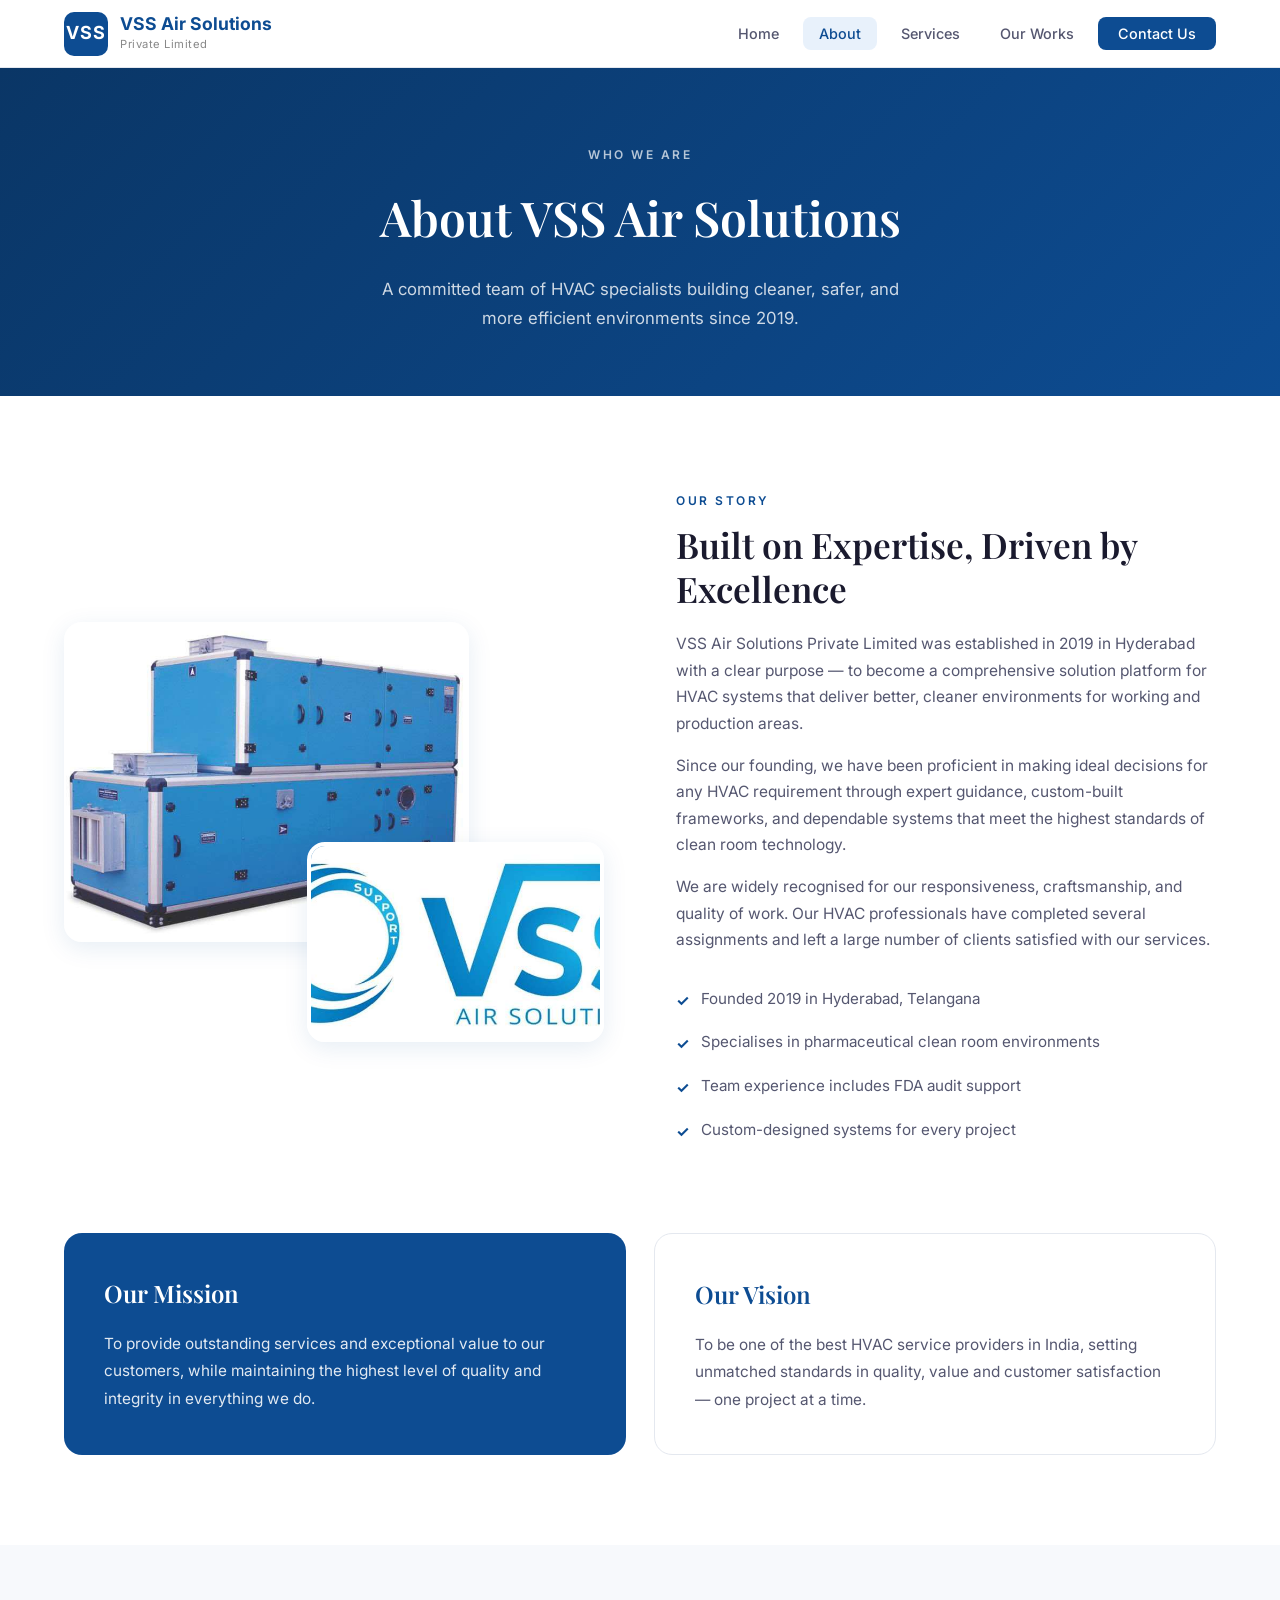
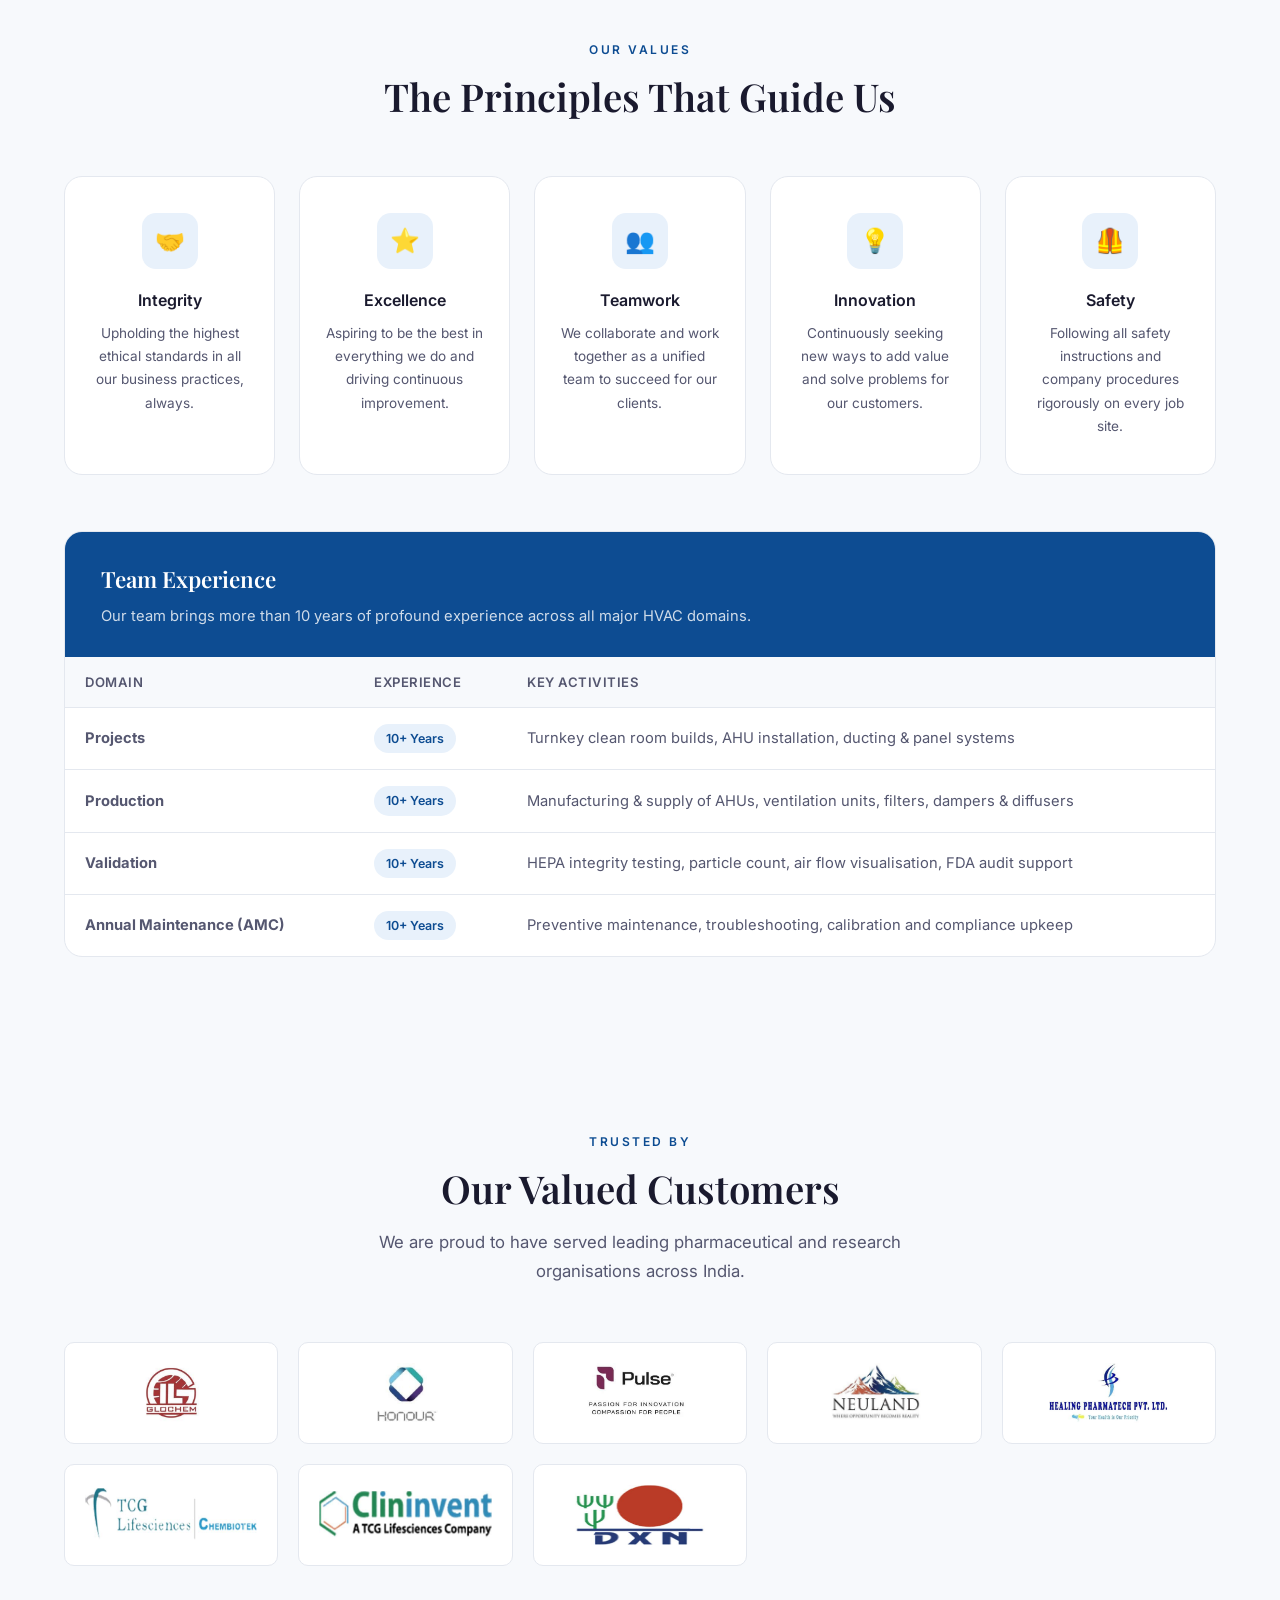
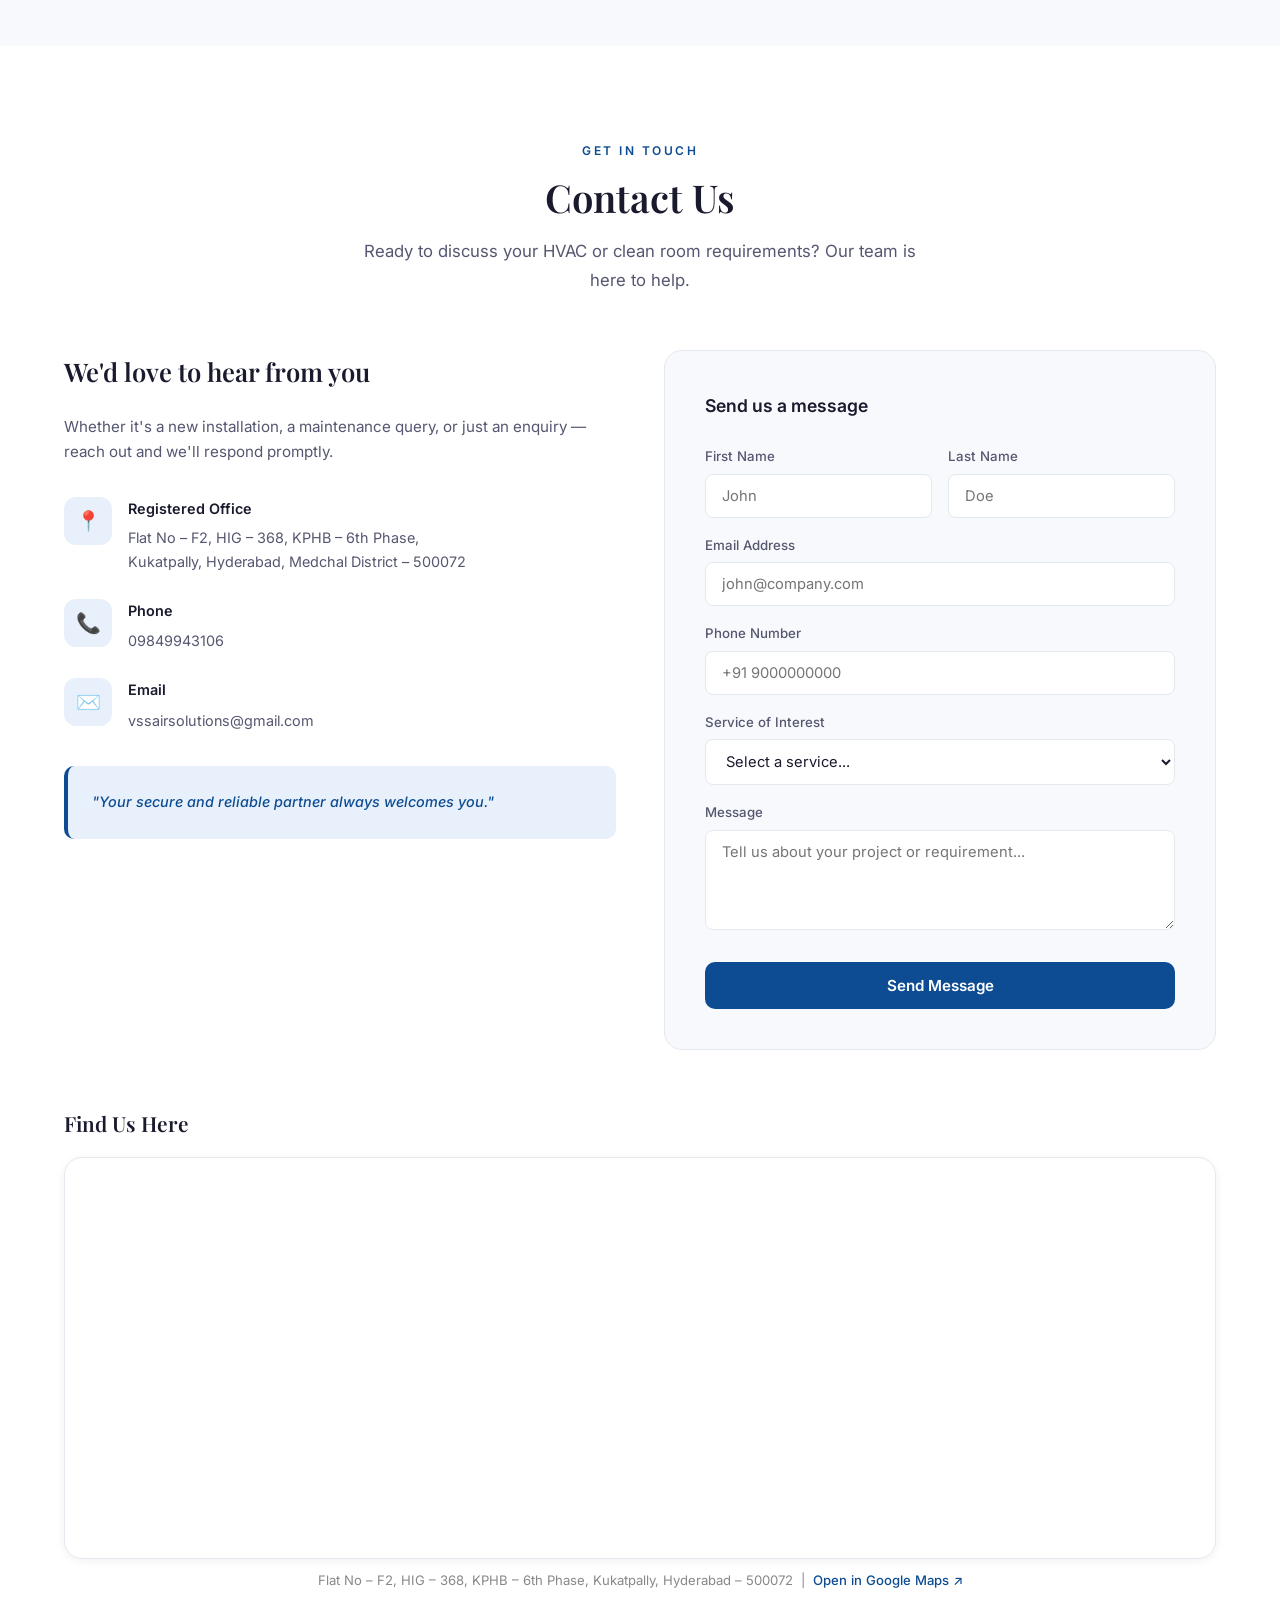
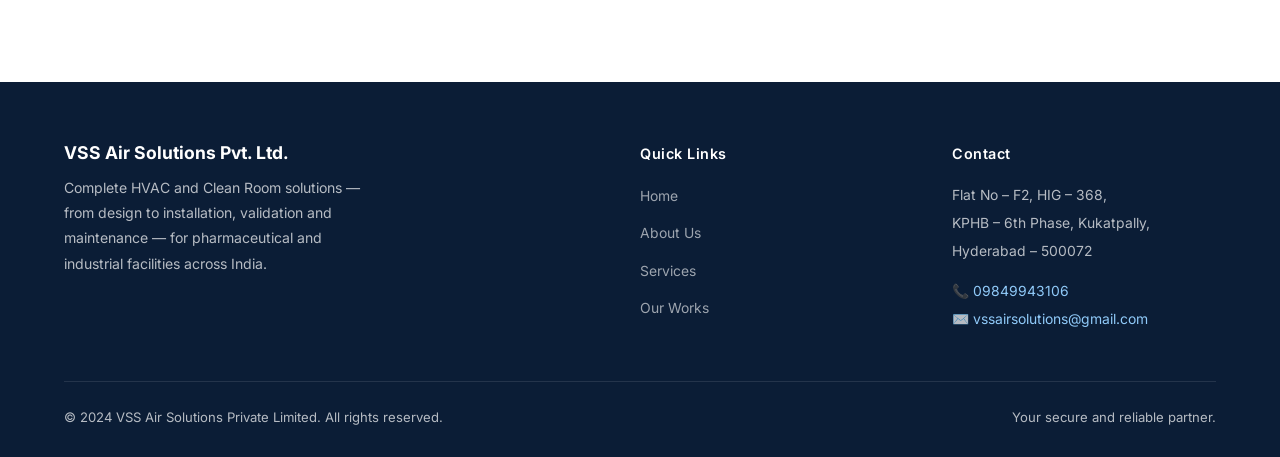
==== about.html @ ec55c887 "Add files via upload" ====
<!DOCTYPE html>
<html lang="en">
<head>
  <meta charset="UTF-8" />
  <meta name="viewport" content="width=device-width, initial-scale=1.0"/>
  <title>About Us – VSS Air Solutions</title>
  <meta name="description" content="Learn about VSS Air Solutions – our mission, vision, values, and experienced team delivering HVAC and clean room excellence since 2019."/>
  <link rel="stylesheet" href="style.css"/>
  <style>
    .team-experience {
      background: var(--white);
      border: 1px solid var(--border);
      border-radius: var(--radius-lg);
      overflow: hidden;
      margin-top: 56px;
    }
    .team-experience-header {
      background: var(--navy);
      color: white;
      padding: 28px 36px;
    }
    .team-experience-header h3 {
      font-family: 'Playfair Display', serif;
      font-size: 1.4rem;
      font-weight: 600;
    }
    .team-experience-header p { opacity: 0.8; margin-top: 6px; font-size: 0.92rem; }
    .experience-table { width: 100%; border-collapse: collapse; }
    .experience-table th {
      background: var(--bg-soft);
      padding: 14px 20px;
      text-align: left;
      font-size: 0.82rem;
      font-weight: 600;
      text-transform: uppercase;
      letter-spacing: 0.5px;
      color: var(--text-secondary);
      border-bottom: 1px solid var(--border);
    }
    .experience-table td {
      padding: 16px 20px;
      font-size: 0.92rem;
      color: var(--text-secondary);
      border-bottom: 1px solid var(--border);
    }
    .experience-table tr:last-child td { border-bottom: none; }
    .experience-table tr:hover td { background: var(--bg-soft); }
    .badge {
      display: inline-block;
      padding: 4px 12px;
      border-radius: 50px;
      font-size: 0.78rem;
      font-weight: 600;
      background: var(--navy-light);
      color: var(--navy);
    }
    #contact {
      scroll-margin-top: 80px;
    }
    .contact-grid {
      display: grid;
      grid-template-columns: 1fr 1fr;
      gap: 48px;
      align-items: start;
    }
    .contact-info { }
    .contact-info h3 {
      font-family: 'Playfair Display', serif;
      font-size: 1.6rem;
      font-weight: 600;
      margin-bottom: 20px;
    }
    .contact-detail {
      display: flex;
      gap: 16px;
      align-items: flex-start;
      margin-bottom: 24px;
    }
    .contact-icon {
      width: 48px; height: 48px;
      background: var(--navy-light);
      border-radius: 12px;
      display: flex;
      align-items: center;
      justify-content: center;
      font-size: 20px;
      flex-shrink: 0;
    }
    .contact-detail h4 { font-weight: 600; font-size: 0.9rem; color: var(--text-primary); margin-bottom: 4px; }
    .contact-detail p, .contact-detail a { font-size: 0.9rem; color: var(--text-secondary); }
    .contact-detail a:hover { color: var(--navy); }
    .contact-form-box {
      background: var(--bg-soft);
      border: 1px solid var(--border);
      border-radius: var(--radius-lg);
      padding: 40px;
    }
    .contact-form-box h3 { font-size: 1.1rem; font-weight: 600; margin-bottom: 24px; }
    .form-row { display: grid; grid-template-columns: 1fr 1fr; gap: 16px; }
    .form-group { margin-bottom: 16px; }
    .form-group label { display: block; font-size: 0.83rem; font-weight: 500; color: var(--text-secondary); margin-bottom: 6px; }
    .form-group input, .form-group textarea, .form-group select {
      width: 100%;
      padding: 12px 16px;
      border: 1px solid var(--border);
      border-radius: 8px;
      font-family: 'Inter', sans-serif;
      font-size: 0.92rem;
      color: var(--text-primary);
      background: white;
      transition: border-color 0.2s;
    }
    .form-group input:focus, .form-group textarea:focus, .form-group select:focus {
      outline: none;
      border-color: var(--navy);
      box-shadow: 0 0 0 3px rgba(13,76,146,0.1);
    }
    .form-group textarea { resize: vertical; min-height: 100px; }
    .btn-submit {
      width: 100%;
      padding: 14px;
      background: var(--navy);
      color: white;
      border: none;
      border-radius: 10px;
      font-size: 0.95rem;
      font-weight: 600;
      cursor: pointer;
      transition: all 0.2s;
      font-family: 'Inter', sans-serif;
      margin-top: 8px;
    }
    .btn-submit:hover { background: var(--navy-dark); transform: translateY(-1px); }
    @media (max-width: 768px) {
      .contact-grid { grid-template-columns: 1fr; }
      .form-row { grid-template-columns: 1fr; }
    }
  </style>
</head>
<body>

<!-- NAVBAR -->
<nav class="navbar">
  <div class="navbar-brand">
    <div class="brand-logo">VSS</div>
    <div>
      <div class="brand-name">VSS Air Solutions</div>
      <div class="brand-sub">Private Limited</div>
    </div>
  </div>
  <ul class="nav-links">
    <li><a href="index.html">Home</a></li>
    <li><a href="about.html" class="active">About</a></li>
    <li><a href="services.html">Services</a></li>
    <li><a href="portfolio.html">Our Works</a></li>
    <li><a href="about.html#contact" class="nav-cta">Contact Us</a></li>
  </ul>
</nav>

<!-- PAGE HERO -->
<section class="page-hero">
  <span class="eyebrow">Who We Are</span>
  <h1>About VSS Air Solutions</h1>
  <p>A committed team of HVAC specialists building cleaner, safer, and more efficient environments since 2019.</p>
</section>

<!-- COMPANY OVERVIEW -->
<section class="section">
  <div class="section-inner">
    <div class="about-split">
      <div class="about-image-collage">
        <img class="collage-main" src="images/brochure-001.jpg" alt="VSS Air Solutions facility"/>
        <img class="collage-secondary" src="images/intro-019.jpg" alt="HVAC system"/>
      </div>
      <div class="about-text">
        <span class="eyebrow">Our Story</span>
        <h2>Built on Expertise, Driven by Excellence</h2>
        <p>VSS Air Solutions Private Limited was established in 2019 in Hyderabad with a clear purpose — to become a comprehensive solution platform for HVAC systems that deliver better, cleaner environments for working and production areas.</p>
        <p>Since our founding, we have been proficient in making ideal decisions for any HVAC requirement through expert guidance, custom-built frameworks, and dependable systems that meet the highest standards of clean room technology.</p>
        <p>We are widely recognised for our responsiveness, craftsmanship, and quality of work. Our HVAC professionals have completed several assignments and left a large number of clients satisfied with our services.</p>
        <ul class="list-checks">
          <li>Founded 2019 in Hyderabad, Telangana</li>
          <li>Specialises in pharmaceutical clean room environments</li>
          <li>Team experience includes FDA audit support</li>
          <li>Custom-designed systems for every project</li>
        </ul>
      </div>
    </div>

    <!-- Mission & Vision -->
    <div class="mission-vision">
      <div class="mv-card">
        <h3>Our Mission</h3>
        <p>To provide outstanding services and exceptional value to our customers, while maintaining the highest level of quality and integrity in everything we do.</p>
      </div>
      <div class="mv-card light">
        <h3>Our Vision</h3>
        <p>To be one of the best HVAC service providers in India, setting unmatched standards in quality, value and customer satisfaction — one project at a time.</p>
      </div>
    </div>
  </div>
</section>

<!-- CORE VALUES -->
<section class="section section-soft">
  <div class="section-inner">
    <div class="section-header centered">
      <span class="eyebrow">Our Values</span>
      <h2>The Principles That Guide Us</h2>
    </div>
    <div class="values-grid">
      <div class="value-item">
        <div class="value-icon">🤝</div>
        <h3>Integrity</h3>
        <p>Upholding the highest ethical standards in all our business practices, always.</p>
      </div>
      <div class="value-item">
        <div class="value-icon">⭐</div>
        <h3>Excellence</h3>
        <p>Aspiring to be the best in everything we do and driving continuous improvement.</p>
      </div>
      <div class="value-item">
        <div class="value-icon">👥</div>
        <h3>Teamwork</h3>
        <p>We collaborate and work together as a unified team to succeed for our clients.</p>
      </div>
      <div class="value-item">
        <div class="value-icon">💡</div>
        <h3>Innovation</h3>
        <p>Continuously seeking new ways to add value and solve problems for our customers.</p>
      </div>
      <div class="value-item">
        <div class="value-icon">🦺</div>
        <h3>Safety</h3>
        <p>Following all safety instructions and company procedures rigorously on every job site.</p>
      </div>
    </div>

    <!-- Team Experience Table -->
    <div class="team-experience">
      <div class="team-experience-header">
        <h3>Team Experience</h3>
        <p>Our team brings more than 10 years of profound experience across all major HVAC domains.</p>
      </div>
      <table class="experience-table">
        <thead>
          <tr>
            <th>Domain</th>
            <th>Experience</th>
            <th>Key Activities</th>
          </tr>
        </thead>
        <tbody>
          <tr>
            <td><strong>Projects</strong></td>
            <td><span class="badge">10+ Years</span></td>
            <td>Turnkey clean room builds, AHU installation, ducting &amp; panel systems</td>
          </tr>
          <tr>
            <td><strong>Production</strong></td>
            <td><span class="badge">10+ Years</span></td>
            <td>Manufacturing &amp; supply of AHUs, ventilation units, filters, dampers &amp; diffusers</td>
          </tr>
          <tr>
            <td><strong>Validation</strong></td>
            <td><span class="badge">10+ Years</span></td>
            <td>HEPA integrity testing, particle count, air flow visualisation, FDA audit support</td>
          </tr>
          <tr>
            <td><strong>Annual Maintenance (AMC)</strong></td>
            <td><span class="badge">10+ Years</span></td>
            <td>Preventive maintenance, troubleshooting, calibration and compliance upkeep</td>
          </tr>
        </tbody>
      </table>
    </div>
  </div>
</section>

<!-- VALUED CUSTOMERS -->
<section class="customers-section">
  <div class="section-inner" style="max-width:1200px; margin:0 auto;">
    <div class="section-header centered">
      <span class="eyebrow">Trusted By</span>
      <h2>Our Valued Customers</h2>
      <p>We are proud to have served leading pharmaceutical and research organisations across India.</p>
    </div>
    <div class="customers-grid">
      <div class="customer-card"><img src="images/intro-007.jpg" alt="Client logo"/></div>
      <div class="customer-card"><img src="images/intro-008.jpg" alt="Client logo"/></div>
      <div class="customer-card"><img src="images/intro-010.jpg" alt="Client logo"/></div>
      <div class="customer-card"><img src="images/intro-011.jpg" alt="Client logo"/></div>
      <div class="customer-card"><img src="images/intro-013.jpg" alt="Client logo"/></div>
      <div class="customer-card"><img src="images/intro-016.jpg" alt="Client logo"/></div>
      <div class="customer-card"><img src="images/intro-017.jpg" alt="Client logo"/></div>
      <div class="customer-card"><img src="images/intro-018.jpg" alt="Client logo"/></div>
    </div>
  </div>
</section>

<!-- CONTACT -->
<section class="section" id="contact">
  <div class="section-inner">
    <div class="section-header centered">
      <span class="eyebrow">Get in Touch</span>
      <h2>Contact Us</h2>
      <p>Ready to discuss your HVAC or clean room requirements? Our team is here to help.</p>
    </div>
    <div class="contact-grid" style="margin-top:48px;">
      <div class="contact-info">
        <h3>We'd love to hear from you</h3>
        <p style="color:var(--text-secondary); margin-bottom:32px; font-size:0.95rem;">Whether it's a new installation, a maintenance query, or just an enquiry — reach out and we'll respond promptly.</p>

        <div class="contact-detail">
          <div class="contact-icon">📍</div>
          <div>
            <h4>Registered Office</h4>
            <p>Flat No – F2, HIG – 368, KPHB – 6th Phase,<br>Kukatpally, Hyderabad, Medchal District – 500072</p>
          </div>
        </div>

        <div class="contact-detail">
          <div class="contact-icon">📞</div>
          <div>
            <h4>Phone</h4>
            <a href="tel:+919849943106">09849943106</a>
          </div>
        </div>

        <div class="contact-detail">
          <div class="contact-icon">✉️</div>
          <div>
            <h4>Email</h4>
            <a href="mailto:vssairsolutions@gmail.com">vssairsolutions@gmail.com</a>
          </div>
        </div>

        <div style="margin-top:32px; padding:24px; background:var(--navy-light); border-radius:var(--radius); border-left:4px solid var(--navy);">
          <p style="font-size:0.9rem; color:var(--navy); font-style:italic; font-weight:500;">"Your secure and reliable partner always welcomes you."</p>
        </div>
      </div>

      <div class="contact-form-box">
        <h3>Send us a message</h3>
        <div class="form-row">
          <div class="form-group">
            <label for="fname">First Name</label>
            <input type="text" id="fname" placeholder="John"/>
          </div>
          <div class="form-group">
            <label for="lname">Last Name</label>
            <input type="text" id="lname" placeholder="Doe"/>
          </div>
        </div>
        <div class="form-group">
          <label for="email">Email Address</label>
          <input type="email" id="email" placeholder="john@company.com"/>
        </div>
        <div class="form-group">
          <label for="phone">Phone Number</label>
          <input type="tel" id="phone" placeholder="+91 9000000000"/>
        </div>
        <div class="form-group">
          <label for="service">Service of Interest</label>
          <select id="service">
            <option value="">Select a service...</option>
            <option>Air Handling Units</option>
            <option>HEPA &amp; AHU Filters</option>
            <option>Cooling &amp; Heating Coils</option>
            <option>Clean Room Solutions</option>
            <option>Validation Services</option>
            <option>Annual Maintenance (AMC)</option>
            <option>Other</option>
          </select>
        </div>
        <div class="form-group">
          <label for="message">Message</label>
          <textarea id="message" placeholder="Tell us about your project or requirement..."></textarea>
        </div>
        <button class="btn-submit" type="button">Send Message</button>
      </div>
    </div>

    <!-- GOOGLE MAP -->
    <div style="margin-top:56px;">
      <h3 style="font-family:'Playfair Display',serif; font-size:1.3rem; font-weight:600; margin-bottom:16px; color:var(--text-primary);">Find Us Here</h3>
      <div style="border-radius:var(--radius-lg); overflow:hidden; border:1px solid var(--border); box-shadow:var(--shadow-sm);">
        <iframe
          src="https://www.google.com/maps/embed?pb=!1m18!1m12!1m3!1d3805.404093913764!2d78.39303931486373!3d17.493697788012837!2m3!1f0!2f0!3f0!3m2!1i1024!2i768!4f13.1!3m3!1m2!1s0x3bcb91b19a0ca4d9%3A0x6c4c6f4e6a9d5a6b!2sKPHB%206th%20Phase%2C%20Kukatpally%2C%20Hyderabad%2C%20Telangana%20500072!5e0!3m2!1sen!2sin!4v1713500000000!5m2!1sen!2sin"
          width="100%"
          height="400"
          style="border:0; display:block;"
          allowfullscreen=""
          loading="lazy"
          referrerpolicy="no-referrer-when-downgrade"
          title="VSS Air Solutions Office Location">
        </iframe>
      </div>
      <p style="margin-top:10px; font-size:0.82rem; color:var(--text-light); text-align:center;">
        Flat No – F2, HIG – 368, KPHB – 6th Phase, Kukatpally, Hyderabad – 500072 &nbsp;|&nbsp;
        <a href="https://maps.google.com/?q=KPHB+6th+Phase+Kukatpally+Hyderabad+500072" target="_blank" style="color:var(--navy); font-weight:500;">Open in Google Maps ↗</a>
      </p>
    </div>

  </div>
</section>

<!-- FOOTER -->
<footer>
  <div class="footer-grid">
    <div class="footer-brand">
      <div class="brand-name">VSS Air Solutions Pvt. Ltd.</div>
      <p>Complete HVAC and Clean Room solutions — from design to installation, validation and maintenance — for pharmaceutical and industrial facilities across India.</p>
    </div>
    <div class="footer-col">
      <h4>Quick Links</h4>
      <ul>
        <li><a href="index.html">Home</a></li>
        <li><a href="about.html">About Us</a></li>
        <li><a href="services.html">Services</a></li>
        <li><a href="portfolio.html">Our Works</a></li>
      </ul>
    </div>
    <div class="footer-col footer-contact">
      <h4>Contact</h4>
      <p>Flat No – F2, HIG – 368,<br>KPHB – 6th Phase, Kukatpally,<br>Hyderabad – 500072</p>
      <p style="margin-top:12px;">
        📞 <a href="tel:+919849943106">09849943106</a><br>
        ✉️ <a href="mailto:vssairsolutions@gmail.com">vssairsolutions@gmail.com</a>
      </p>
    </div>
  </div>
  <div class="footer-bottom">
    <span>© 2024 VSS Air Solutions Private Limited. All rights reserved.</span>
    <span>Your secure and reliable partner.</span>
  </div>
</footer>

</body>
</html>
---- style.css ----
/* ===========================
   VSS Air Solutions - Styles
   Minimal & Clean Design
=========================== */

@import url('https://fonts.googleapis.com/css2?family=Inter:wght@300;400;500;600;700&family=Playfair+Display:wght@600&display=swap');

:root {
  --navy: #0D4C92;
  --navy-dark: #09366b;
  --navy-light: #e8f1fb;
  --accent: #2196F3;
  --text-primary: #1a1a2e;
  --text-secondary: #555770;
  --text-light: #888;
  --bg: #ffffff;
  --bg-soft: #f7f9fc;
  --border: #e4e8ef;
  --white: #ffffff;
  --shadow-sm: 0 2px 8px rgba(0,0,0,0.06);
  --shadow-md: 0 6px 24px rgba(13,76,146,0.1);
  --radius: 10px;
  --radius-lg: 18px;
}

*, *::before, *::after { box-sizing: border-box; margin: 0; padding: 0; }

html { scroll-behavior: smooth; }

body {
  font-family: 'Inter', sans-serif;
  color: var(--text-primary);
  background: var(--bg);
  line-height: 1.7;
  font-size: 16px;
}

a { text-decoration: none; color: inherit; }
img { max-width: 100%; height: auto; display: block; }

/* ===========================  NAVBAR  =========================== */
.navbar {
  position: sticky;
  top: 0;
  z-index: 1000;
  background: rgba(255,255,255,0.97);
  backdrop-filter: blur(10px);
  border-bottom: 1px solid var(--border);
  padding: 0 5%;
  display: flex;
  align-items: center;
  justify-content: space-between;
  height: 68px;
}

.navbar-brand {
  display: flex;
  align-items: center;
  gap: 12px;
}

.brand-logo {
  width: 44px;
  height: 44px;
  background: var(--navy);
  border-radius: 10px;
  display: flex;
  align-items: center;
  justify-content: center;
  font-weight: 700;
  color: white;
  font-size: 18px;
  letter-spacing: 1px;
}

.brand-name {
  font-size: 1.1rem;
  font-weight: 700;
  color: var(--navy);
  line-height: 1.2;
}

.brand-sub {
  font-size: 0.7rem;
  font-weight: 400;
  color: var(--text-light);
  letter-spacing: 0.5px;
}

.nav-links {
  display: flex;
  list-style: none;
  gap: 8px;
}

.nav-links a {
  padding: 8px 16px;
  border-radius: 8px;
  font-size: 0.9rem;
  font-weight: 500;
  color: var(--text-secondary);
  transition: all 0.2s;
}

.nav-links a:hover,
.nav-links a.active {
  background: var(--navy-light);
  color: var(--navy);
}

.nav-cta {
  background: var(--navy) !important;
  color: var(--white) !important;
  padding: 8px 20px !important;
  border-radius: 8px !important;
}

.nav-cta:hover {
  background: var(--navy-dark) !important;
  color: var(--white) !important;
}

/* ===========================  HERO  =========================== */
.hero {
  position: relative;
  overflow: hidden;
  background: linear-gradient(135deg, #0a3666 0%, #0D4C92 50%, #1976d2 100%);
  color: white;
  padding: 56px 5% 52px;
  min-height: 55vh;
  display: flex;
  align-items: center;
}

.hero::before {
  content: '';
  position: absolute;
  inset: 0;
  background:
    radial-gradient(ellipse 70% 60% at 70% 50%, rgba(33,150,243,0.15) 0%, transparent 60%),
    radial-gradient(ellipse 40% 40% at 20% 80%, rgba(255,255,255,0.04) 0%, transparent 60%);
}

.hero-grid {
  position: relative;
  z-index: 2;
  display: grid;
  grid-template-columns: 1fr 1fr;
  gap: 60px;
  align-items: center;
  max-width: 1200px;
  margin: 0 auto;
  width: 100%;
}

.hero-eyebrow {
  display: inline-block;
  background: rgba(255,255,255,0.15);
  border: 1px solid rgba(255,255,255,0.25);
  color: rgba(255,255,255,0.9);
  font-size: 0.78rem;
  font-weight: 500;
  letter-spacing: 2px;
  text-transform: uppercase;
  padding: 6px 16px;
  border-radius: 50px;
  margin-bottom: 24px;
}

.hero h1 {
  font-family: 'Playfair Display', serif;
  font-size: clamp(2.2rem, 4vw, 3.4rem);
  line-height: 1.2;
  margin-bottom: 24px;
  font-weight: 600;
}

.hero h1 span { color: #90CAF9; }

.hero p {
  font-size: 1.05rem;
  line-height: 1.8;
  color: rgba(255,255,255,0.82);
  margin-bottom: 36px;
  max-width: 480px;
}

.btn-group { display: flex; gap: 16px; flex-wrap: wrap; }

.btn-primary {
  background: white;
  color: var(--navy);
  padding: 14px 28px;
  border-radius: 10px;
  font-weight: 600;
  font-size: 0.95rem;
  transition: all 0.2s;
  border: 2px solid transparent;
}

.btn-primary:hover {
  transform: translateY(-2px);
  box-shadow: 0 8px 24px rgba(0,0,0,0.2);
}

.btn-outline {
  border: 2px solid rgba(255,255,255,0.4);
  color: white;
  padding: 14px 28px;
  border-radius: 10px;
  font-weight: 500;
  font-size: 0.95rem;
  transition: all 0.2s;
}

.btn-outline:hover {
  border-color: white;
  background: rgba(255,255,255,0.1);
}

.hero-image-grid {
  display: grid;
  grid-template-columns: 1fr 1fr;
  gap: 12px;
}

.hero-image-grid img {
  border-radius: 14px;
  object-fit: cover;
  width: 100%;
  height: 180px;
  box-shadow: 0 8px 32px rgba(0,0,0,0.25);
}

.hero-image-grid img:first-child {
  grid-column: 1 / -1;
  height: 220px;
}

/* ===========================  STATS BAR  =========================== */
.stats-bar {
  background: var(--white);
  border-bottom: 1px solid var(--border);
  padding: 32px 5%;
}

.stats-inner {
  max-width: 1200px;
  margin: 0 auto;
  display: grid;
  grid-template-columns: repeat(4, 1fr);
  gap: 24px;
}

.stat-item {
  text-align: center;
}

.stat-number {
  font-size: 2rem;
  font-weight: 700;
  color: var(--navy);
  line-height: 1;
}

.stat-label {
  font-size: 0.82rem;
  color: var(--text-light);
  margin-top: 4px;
  text-transform: uppercase;
  letter-spacing: 0.5px;
}

/* ===========================  SECTION BASICS  =========================== */
.section {
  padding: 90px 5%;
}

.section-soft { background: var(--bg-soft); }

.section-inner {
  max-width: 1200px;
  margin: 0 auto;
}

.section-header {
  margin-bottom: 56px;
}

.section-header.centered { text-align: center; }

.eyebrow {
  display: inline-block;
  font-size: 0.75rem;
  font-weight: 600;
  letter-spacing: 2.5px;
  text-transform: uppercase;
  color: var(--navy);
  margin-bottom: 12px;
}

.section-header h2 {
  font-family: 'Playfair Display', serif;
  font-size: clamp(1.8rem, 3vw, 2.6rem);
  color: var(--text-primary);
  font-weight: 600;
  line-height: 1.25;
}

.section-header p {
  margin-top: 16px;
  font-size: 1.05rem;
  color: var(--text-secondary);
  max-width: 580px;
}

.section-header.centered p { margin-left: auto; margin-right: auto; }

/* ===========================  SERVICES CARDS  =========================== */
.services-grid {
  display: grid;
  grid-template-columns: repeat(auto-fit, minmax(280px, 1fr));
  gap: 28px;
}

.service-card {
  background: var(--white);
  border: 1px solid var(--border);
  border-radius: var(--radius-lg);
  overflow: hidden;
  transition: all 0.25s;
}

.service-card:hover {
  transform: translateY(-5px);
  box-shadow: var(--shadow-md);
  border-color: transparent;
}

.service-card-img {
  width: 100%;
  height: 200px;
  object-fit: cover;
}

.service-card-body { padding: 24px; }

.service-card-body h3 {
  font-size: 1.1rem;
  font-weight: 600;
  color: var(--text-primary);
  margin-bottom: 10px;
}

.service-card-body p {
  font-size: 0.9rem;
  color: var(--text-secondary);
  line-height: 1.7;
}

/* ===========================  VALUES  =========================== */
.values-grid {
  display: grid;
  grid-template-columns: repeat(auto-fit, minmax(200px, 1fr));
  gap: 24px;
}

.value-item {
  text-align: center;
  padding: 36px 24px;
  background: var(--white);
  border-radius: var(--radius-lg);
  border: 1px solid var(--border);
  transition: all 0.25s;
}

.value-item:hover {
  box-shadow: var(--shadow-md);
  border-color: var(--navy-light);
}

.value-icon {
  width: 56px;
  height: 56px;
  border-radius: 14px;
  background: var(--navy-light);
  display: flex;
  align-items: center;
  justify-content: center;
  margin: 0 auto 18px;
  font-size: 24px;
}

.value-item h3 {
  font-size: 1rem;
  font-weight: 600;
  color: var(--text-primary);
  margin-bottom: 8px;
}

.value-item p {
  font-size: 0.85rem;
  color: var(--text-secondary);
}

/* ===========================  ABOUT SPLIT  =========================== */
.about-split {
  display: grid;
  grid-template-columns: 1fr 1fr;
  gap: 72px;
  align-items: center;
}

.about-image-collage {
  position: relative;
  height: 420px;
}

.collage-main {
  width: 75%;
  height: 320px;
  object-fit: cover;
  border-radius: var(--radius-lg);
  position: absolute;
  top: 0;
  left: 0;
  box-shadow: var(--shadow-md);
}

.collage-secondary {
  width: 55%;
  height: 200px;
  object-fit: cover;
  border-radius: var(--radius-lg);
  position: absolute;
  bottom: 0;
  right: 0;
  border: 4px solid var(--bg);
  box-shadow: var(--shadow-md);
}

.about-text h2 {
  font-family: 'Playfair Display', serif;
  font-size: 2.2rem;
  font-weight: 600;
  line-height: 1.25;
  margin-bottom: 20px;
}

.about-text p {
  color: var(--text-secondary);
  font-size: 0.97rem;
  margin-bottom: 16px;
}

.list-checks { list-style: none; margin: 24px 0; }

.list-checks li {
  padding: 8px 0;
  font-size: 0.95rem;
  color: var(--text-secondary);
  display: flex;
  gap: 12px;
  align-items: flex-start;
}

.list-checks li::before {
  content: '✓';
  color: var(--navy);
  font-weight: 700;
  flex-shrink: 0;
  margin-top: 2px;
}

/* ===========================  PORTFOLIO  =========================== */
.portfolio-grid {
  display: grid;
  grid-template-columns: repeat(3, 1fr);
  gap: 20px;
}

.portfolio-item {
  position: relative;
  overflow: hidden;
  border-radius: var(--radius);
  background: var(--text-primary);
}

.portfolio-item img {
  width: 100%;
  height: 240px;
  object-fit: cover;
  transition: transform 0.4s ease, opacity 0.4s ease;
  opacity: 0.92;
}

.portfolio-item:hover img {
  transform: scale(1.06);
  opacity: 0.6;
}

.portfolio-overlay {
  position: absolute;
  inset: 0;
  display: flex;
  flex-direction: column;
  justify-content: flex-end;
  padding: 20px;
  background: linear-gradient(to top, rgba(10,30,60,0.8) 0%, transparent 60%);
  opacity: 0;
  transition: opacity 0.3s ease;
}

.portfolio-item:hover .portfolio-overlay { opacity: 1; }

.portfolio-overlay h3 {
  color: white;
  font-size: 0.95rem;
  font-weight: 600;
}

.portfolio-overlay p {
  color: rgba(255,255,255,0.75);
  font-size: 0.8rem;
  margin-top: 4px;
}

/* ===========================  CONTACT CTA  =========================== */
.cta-strip {
  background: linear-gradient(135deg, #0a3666 0%, #0D4C92 100%);
  padding: 72px 5%;
  text-align: center;
  color: white;
}

.cta-strip h2 {
  font-family: 'Playfair Display', serif;
  font-size: 2.2rem;
  font-weight: 600;
  margin-bottom: 16px;
}

.cta-strip p {
  color: rgba(255,255,255,0.8);
  font-size: 1.05rem;
  margin-bottom: 36px;
}

.btn-white {
  background: white;
  color: var(--navy);
  padding: 15px 36px;
  border-radius: 10px;
  font-weight: 600;
  font-size: 0.95rem;
  display: inline-block;
  transition: all 0.2s;
}

.btn-white:hover {
  transform: translateY(-2px);
  box-shadow: 0 8px 24px rgba(0,0,0,0.2);
}

/* ===========================  FOOTER  =========================== */
footer {
  background: #0b1d36;
  color: rgba(255,255,255,0.7);
  padding: 60px 5% 28px;
}

.footer-grid {
  max-width: 1200px;
  margin: 0 auto;
  display: grid;
  grid-template-columns: 2fr 1fr 1fr;
  gap: 48px;
  margin-bottom: 48px;
}

.footer-brand .brand-name { color: white; font-size: 1.1rem; font-weight: 700; margin-bottom: 12px; }
.footer-brand p { font-size: 0.88rem; line-height: 1.8; max-width: 300px; }

.footer-col h4 {
  color: white;
  font-size: 0.9rem;
  font-weight: 600;
  margin-bottom: 16px;
  letter-spacing: 0.5px;
}

.footer-col ul { list-style: none; }
.footer-col ul li { margin-bottom: 10px; }
.footer-col ul li a {
  font-size: 0.87rem;
  color: rgba(255,255,255,0.6);
  transition: color 0.2s;
}
.footer-col ul li a:hover { color: white; }

.footer-contact p {
  font-size: 0.87rem;
  line-height: 2;
}

.footer-contact a { color: #90CAF9; }

.footer-bottom {
  max-width: 1200px;
  margin: 0 auto;
  border-top: 1px solid rgba(255,255,255,0.1);
  padding-top: 24px;
  display: flex;
  justify-content: space-between;
  align-items: center;
  font-size: 0.82rem;
}

/* ===========================  PAGE HERO (inner pages)  =========================== */
.page-hero {
  background: linear-gradient(135deg, #0a3666 0%, #0D4C92 100%);
  color: white;
  padding: 72px 5% 64px;
  text-align: center;
}

.page-hero .eyebrow { color: rgba(255,255,255,0.7); }

.page-hero h1 {
  font-family: 'Playfair Display', serif;
  font-size: clamp(2rem, 4vw, 3rem);
  font-weight: 600;
  margin-bottom: 16px;
}

.page-hero p {
  font-size: 1.05rem;
  color: rgba(255,255,255,0.8);
  max-width: 560px;
  margin: 0 auto;
}

/* ===========================  ABOUT PAGE SPECIFICS  =========================== */
.mission-vision {
  display: grid;
  grid-template-columns: 1fr 1fr;
  gap: 28px;
  margin-top: 56px;
}

.mv-card {
  padding: 40px;
  border-radius: var(--radius-lg);
  background: var(--navy);
  color: white;
}

.mv-card.light {
  background: var(--white);
  border: 1px solid var(--border);
  color: var(--text-primary);
}

.mv-card h3 {
  font-family: 'Playfair Display', serif;
  font-size: 1.5rem;
  font-weight: 600;
  margin-bottom: 16px;
}

.mv-card.light h3 { color: var(--navy); }

.mv-card p {
  font-size: 0.96rem;
  line-height: 1.8;
  opacity: 0.88;
}

.mv-card.light p { color: var(--text-secondary); opacity: 1; }

/* Customer logos */
.customers-section { padding: 80px 5%; background: var(--bg-soft); }

.customers-grid {
  max-width: 1200px;
  margin: 0 auto;
  display: grid;
  grid-template-columns: repeat(auto-fit, minmax(180px, 1fr));
  gap: 20px;
  margin-top: 40px;
}

.customer-card {
  background: white;
  border: 1px solid var(--border);
  border-radius: var(--radius);
  padding: 20px;
  display: flex;
  align-items: center;
  justify-content: center;
  min-height: 80px;
  transition: all 0.2s;
}

.customer-card img {
  max-height: 60px;
  object-fit: contain;
  filter: grayscale(0.3);
}

.customer-card:hover { box-shadow: var(--shadow-sm); border-color: var(--navy-light); }

/* ===========================  RESPONSIVE  =========================== */
@media (max-width: 900px) {
  .hero-grid { grid-template-columns: 1fr; gap: 40px; }
  .hero-image-grid { display: none; }
  .about-split { grid-template-columns: 1fr; gap: 40px; }
  .about-image-collage { height: 260px; }
  .stats-inner { grid-template-columns: repeat(2,1fr); }
  .mission-vision { grid-template-columns: 1fr; }
  .portfolio-grid { grid-template-columns: repeat(2, 1fr); }
  .footer-grid { grid-template-columns: 1fr 1fr; }
}

@media (max-width: 600px) {
  .navbar { padding: 0 4%; }
  .nav-links { display: none; }
  .section { padding: 60px 4%; }
  .portfolio-grid { grid-template-columns: 1fr; }
  .stats-inner { grid-template-columns: repeat(2,1fr); }
  .footer-grid { grid-template-columns: 1fr; }
}
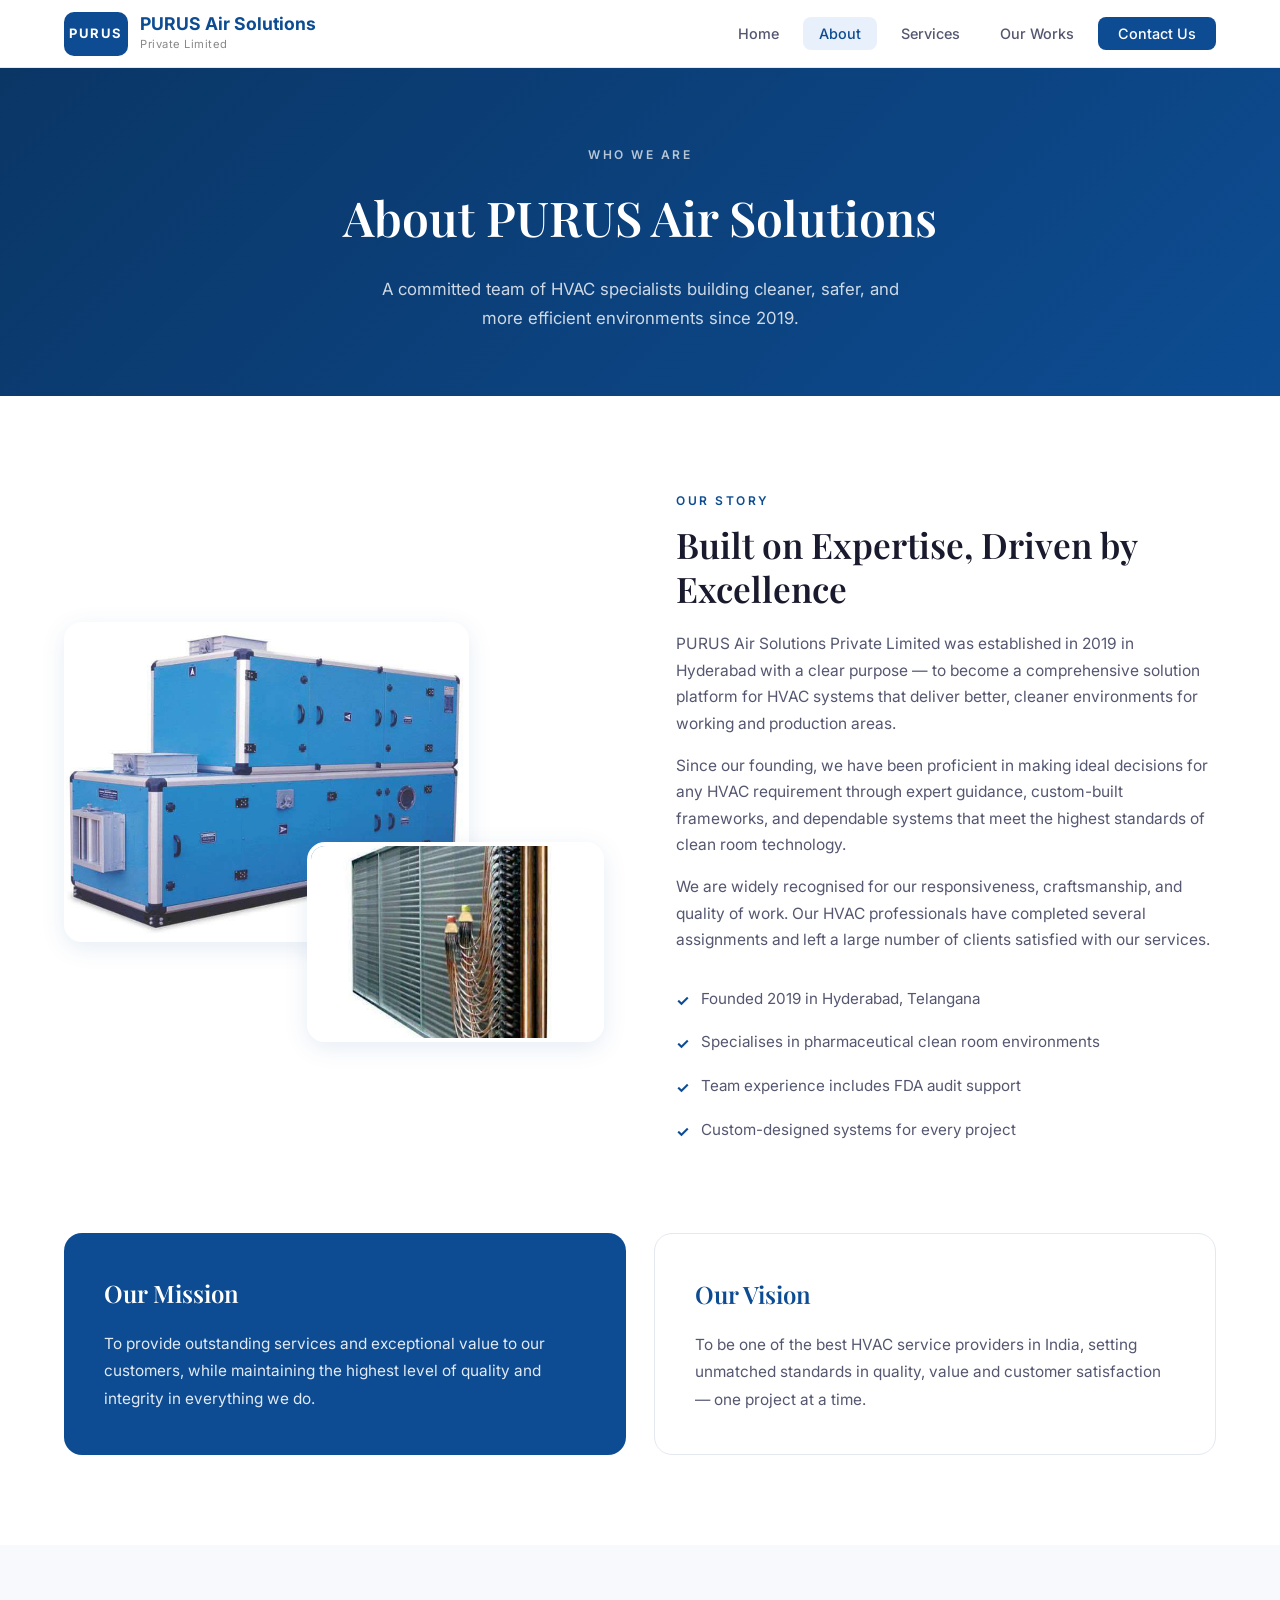
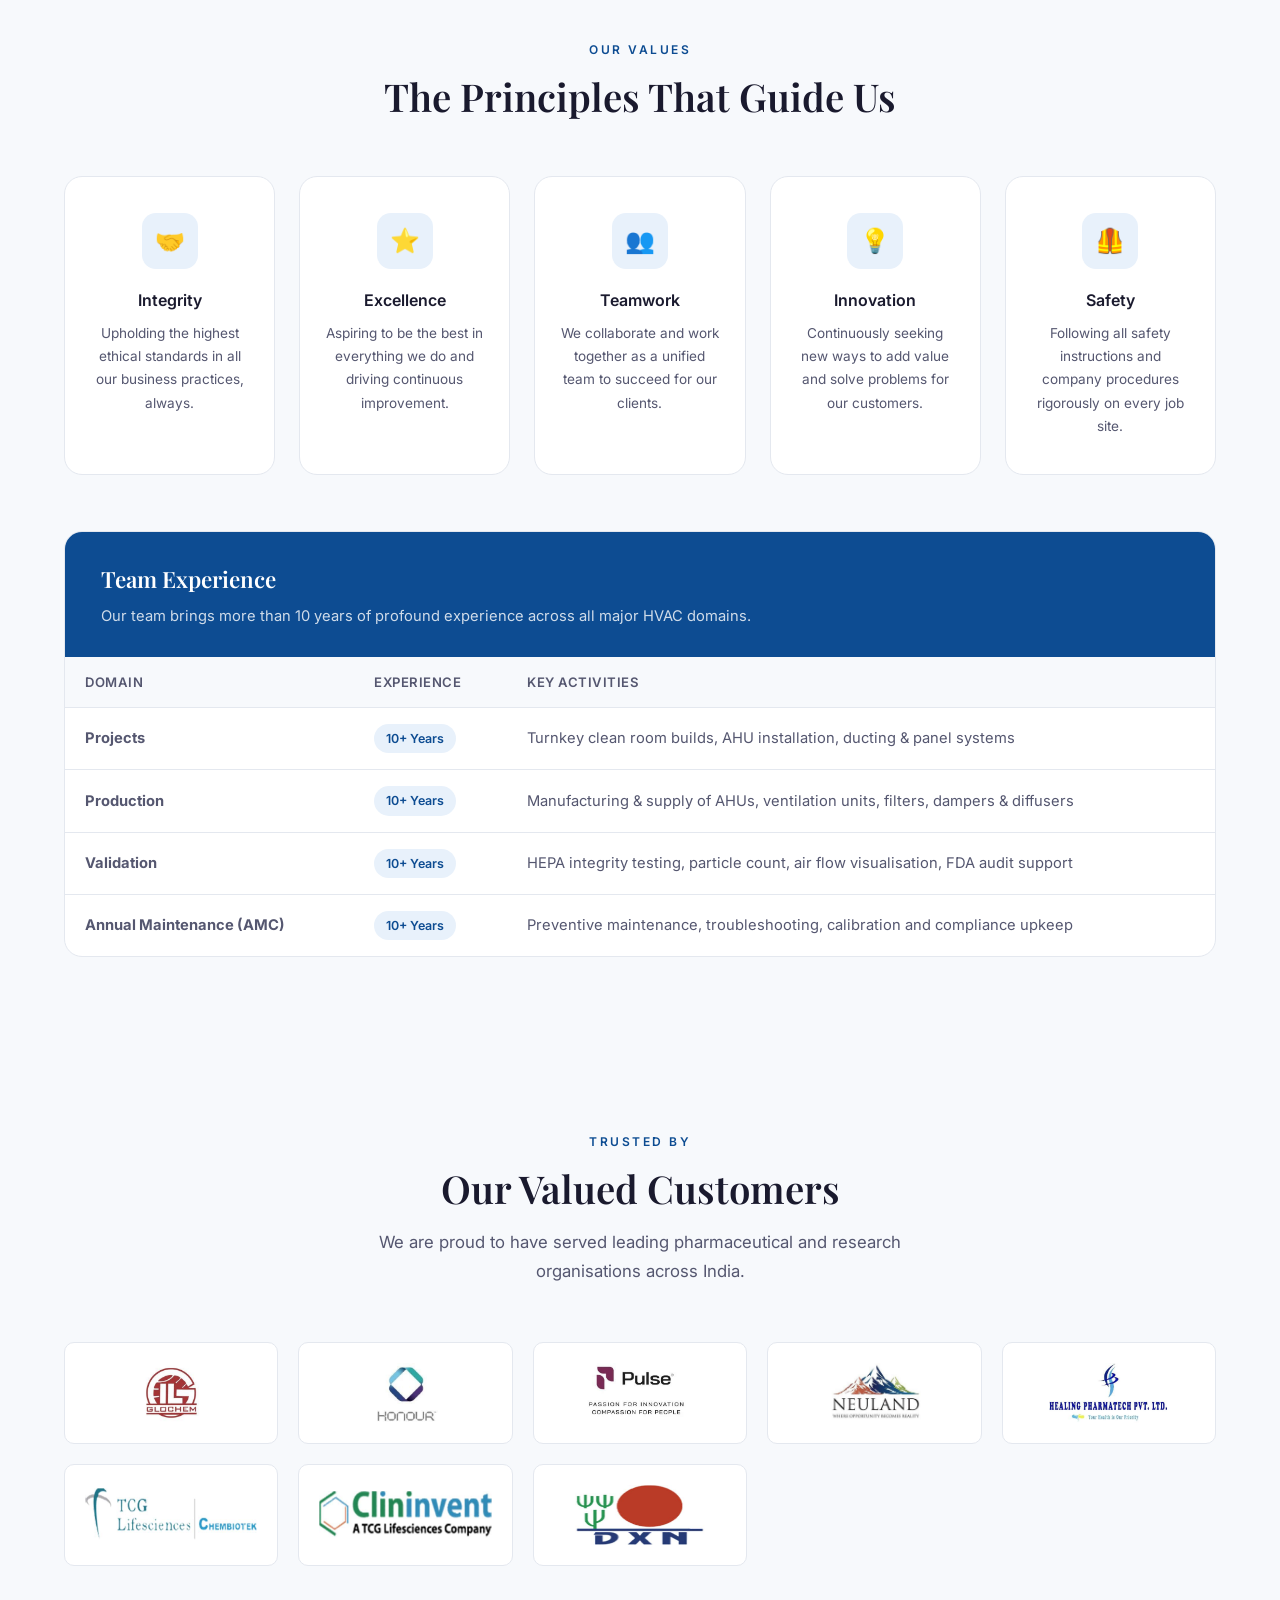
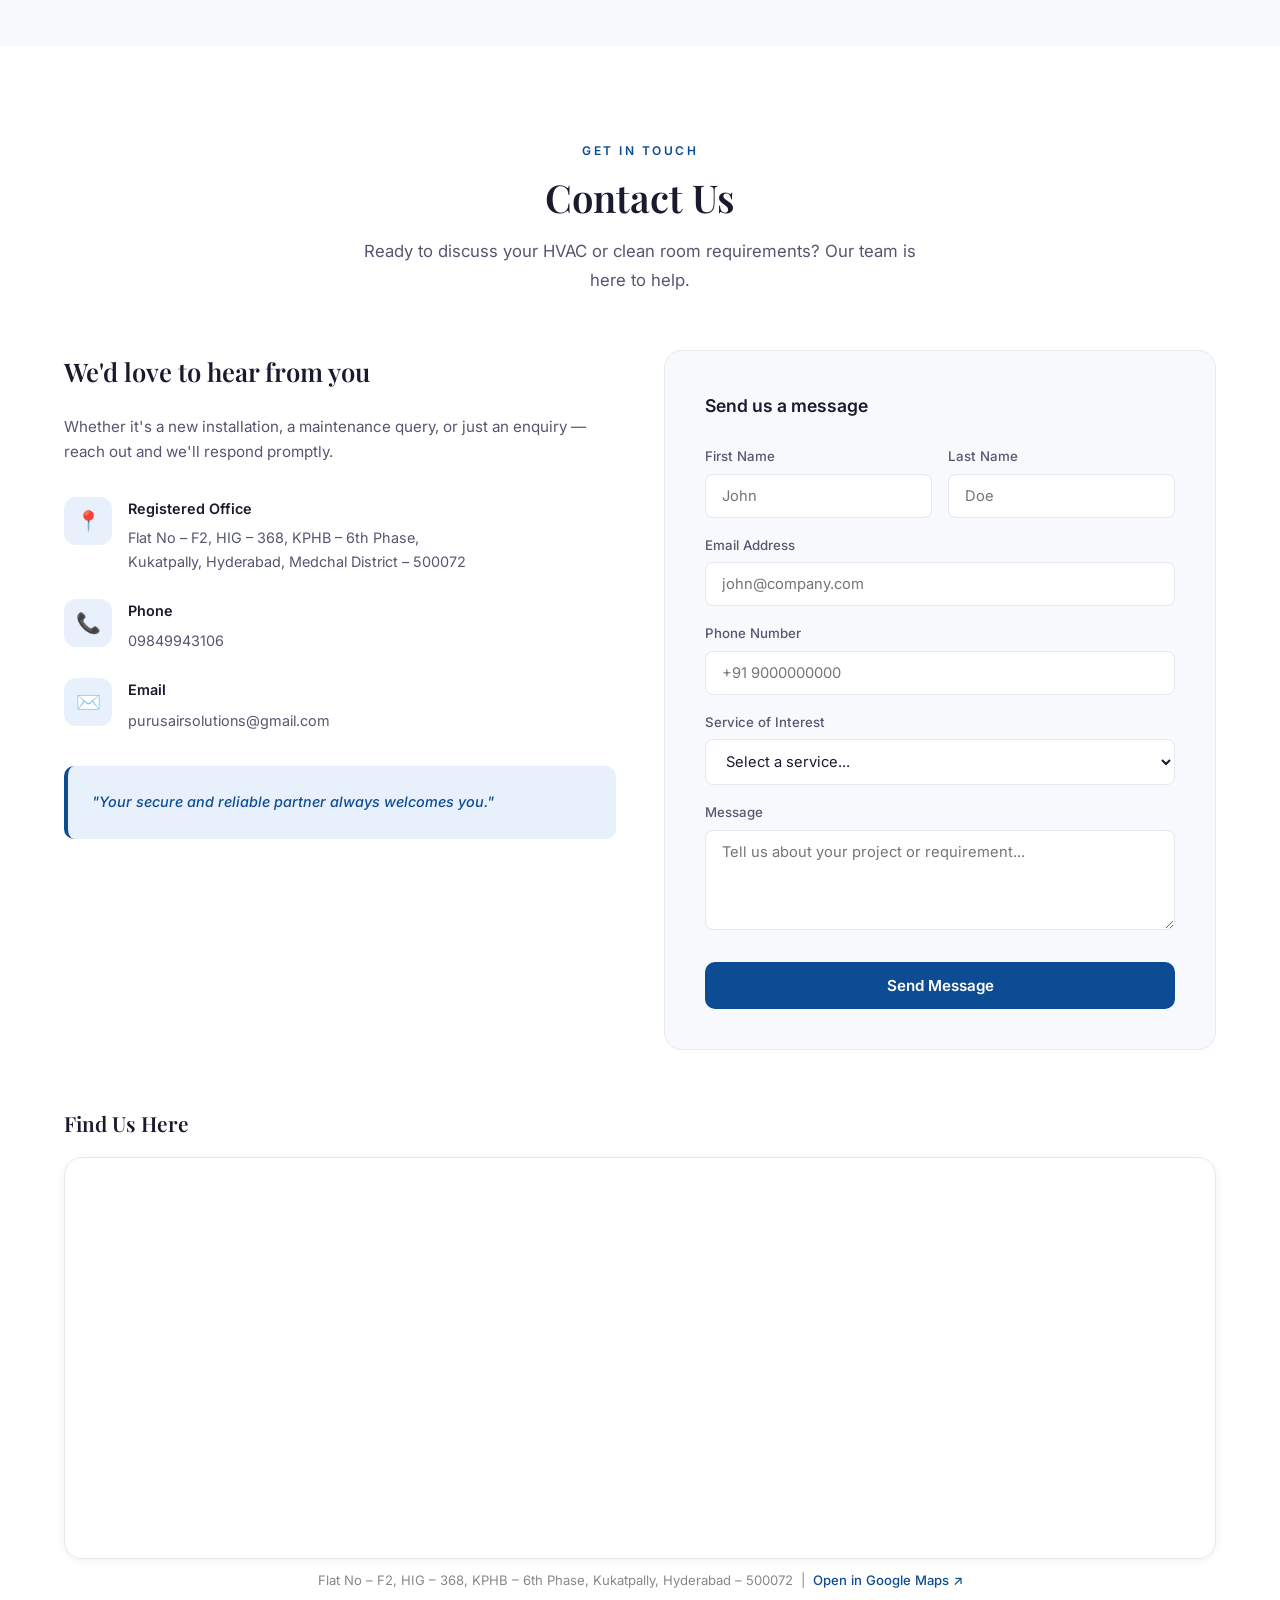
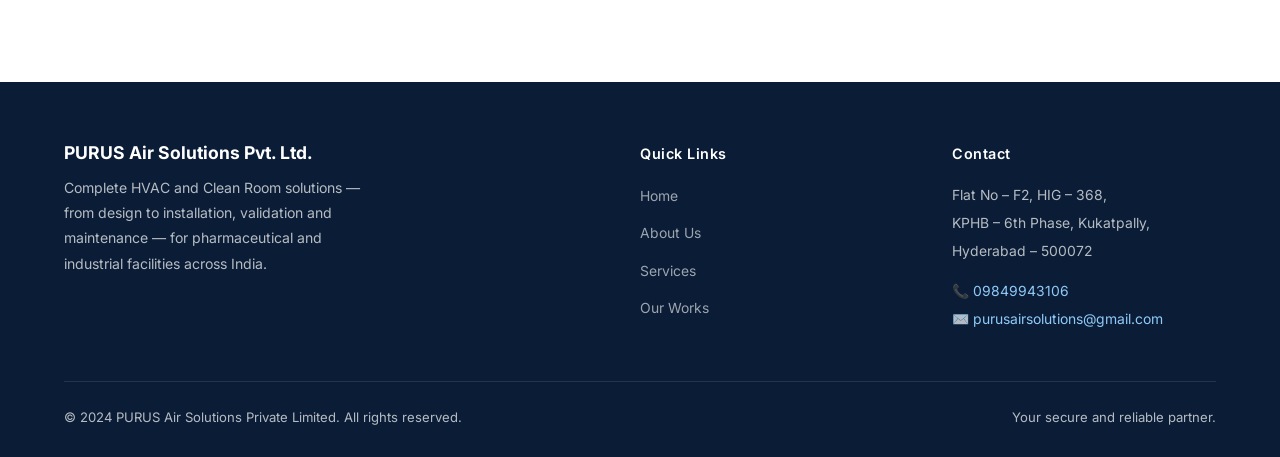
==== commit 9a5c0a2e: "Add files via upload" ====
--- a/about.html
+++ b/about.html
@@ -3,8 +3,8 @@
 <head>
   <meta charset="UTF-8" />
   <meta name="viewport" content="width=device-width, initial-scale=1.0"/>
-  <title>About Us – VSS Air Solutions</title>
-  <meta name="description" content="Learn about VSS Air Solutions – our mission, vision, values, and experienced team delivering HVAC and clean room excellence since 2019."/>
+  <title>About Us – PURUS Air Solutions</title>
+  <meta name="description" content="Learn about PURUS Air Solutions – our mission, vision, values, and experienced team delivering HVAC and clean room excellence since 2019."/>
   <link rel="stylesheet" href="style.css"/>
   <style>
     .team-experience {
@@ -142,9 +142,9 @@
 <!-- NAVBAR -->
 <nav class="navbar">
   <div class="navbar-brand">
-    <div class="brand-logo">VSS</div>
+    <div class="brand-logo">PURUS</div>
     <div>
-      <div class="brand-name">VSS Air Solutions</div>
+      <div class="brand-name">PURUS Air Solutions</div>
       <div class="brand-sub">Private Limited</div>
     </div>
   </div>
@@ -160,7 +160,7 @@
 <!-- PAGE HERO -->
 <section class="page-hero">
   <span class="eyebrow">Who We Are</span>
-  <h1>About VSS Air Solutions</h1>
+  <h1>About PURUS Air Solutions</h1>
   <p>A committed team of HVAC specialists building cleaner, safer, and more efficient environments since 2019.</p>
 </section>
 
@@ -169,13 +169,13 @@
   <div class="section-inner">
     <div class="about-split">
       <div class="about-image-collage">
-        <img class="collage-main" src="images/brochure-001.jpg" alt="VSS Air Solutions facility"/>
-        <img class="collage-secondary" src="images/intro-019.jpg" alt="HVAC system"/>
+        <img class="collage-main" src="images/brochure-001.jpg" alt="PURUS Air Solutions facility"/>
+        <img class="collage-secondary" src="images/brochure-007.jpg" alt="HVAC system"/>
       </div>
       <div class="about-text">
         <span class="eyebrow">Our Story</span>
         <h2>Built on Expertise, Driven by Excellence</h2>
-        <p>VSS Air Solutions Private Limited was established in 2019 in Hyderabad with a clear purpose — to become a comprehensive solution platform for HVAC systems that deliver better, cleaner environments for working and production areas.</p>
+        <p>PURUS Air Solutions Private Limited was established in 2019 in Hyderabad with a clear purpose — to become a comprehensive solution platform for HVAC systems that deliver better, cleaner environments for working and production areas.</p>
         <p>Since our founding, we have been proficient in making ideal decisions for any HVAC requirement through expert guidance, custom-built frameworks, and dependable systems that meet the highest standards of clean room technology.</p>
         <p>We are widely recognised for our responsiveness, craftsmanship, and quality of work. Our HVAC professionals have completed several assignments and left a large number of clients satisfied with our services.</p>
         <ul class="list-checks">
@@ -331,7 +331,7 @@
           <div class="contact-icon">✉️</div>
           <div>
             <h4>Email</h4>
-            <a href="mailto:vssairsolutions@gmail.com">vssairsolutions@gmail.com</a>
+            <a href="mailto:purusairsolutions@gmail.com">purusairsolutions@gmail.com</a>
           </div>
         </div>
 
@@ -393,7 +393,7 @@
           allowfullscreen=""
           loading="lazy"
           referrerpolicy="no-referrer-when-downgrade"
-          title="VSS Air Solutions Office Location">
+          title="PURUS Air Solutions Office Location">
         </iframe>
       </div>
       <p style="margin-top:10px; font-size:0.82rem; color:var(--text-light); text-align:center;">
@@ -409,7 +409,7 @@
 <footer>
   <div class="footer-grid">
     <div class="footer-brand">
-      <div class="brand-name">VSS Air Solutions Pvt. Ltd.</div>
+      <div class="brand-name">PURUS Air Solutions Pvt. Ltd.</div>
       <p>Complete HVAC and Clean Room solutions — from design to installation, validation and maintenance — for pharmaceutical and industrial facilities across India.</p>
     </div>
     <div class="footer-col">
@@ -426,12 +426,12 @@
       <p>Flat No – F2, HIG – 368,<br>KPHB – 6th Phase, Kukatpally,<br>Hyderabad – 500072</p>
       <p style="margin-top:12px;">
         📞 <a href="tel:+919849943106">09849943106</a><br>
-        ✉️ <a href="mailto:vssairsolutions@gmail.com">vssairsolutions@gmail.com</a>
+        ✉️ <a href="mailto:purusairsolutions@gmail.com">purusairsolutions@gmail.com</a>
       </p>
     </div>
   </div>
   <div class="footer-bottom">
-    <span>© 2024 VSS Air Solutions Private Limited. All rights reserved.</span>
+    <span>© 2024 PURUS Air Solutions Private Limited. All rights reserved.</span>
     <span>Your secure and reliable partner.</span>
   </div>
 </footer>
--- a/style.css
+++ b/style.css
@@ -1,5 +1,5 @@
 /* ===========================
-   VSS Air Solutions - Styles
+   PURUS Air Solutions - Styles
    Minimal & Clean Design
 =========================== */
 
@@ -60,7 +60,7 @@
 }
 
 .brand-logo {
-  width: 44px;
+  width: 64px;
   height: 44px;
   background: var(--navy);
   border-radius: 10px;
@@ -69,8 +69,8 @@
   justify-content: center;
   font-weight: 700;
   color: white;
-  font-size: 18px;
-  letter-spacing: 1px;
+  font-size: 13px;
+  letter-spacing: 1.5px;
 }
 
 .brand-name {
